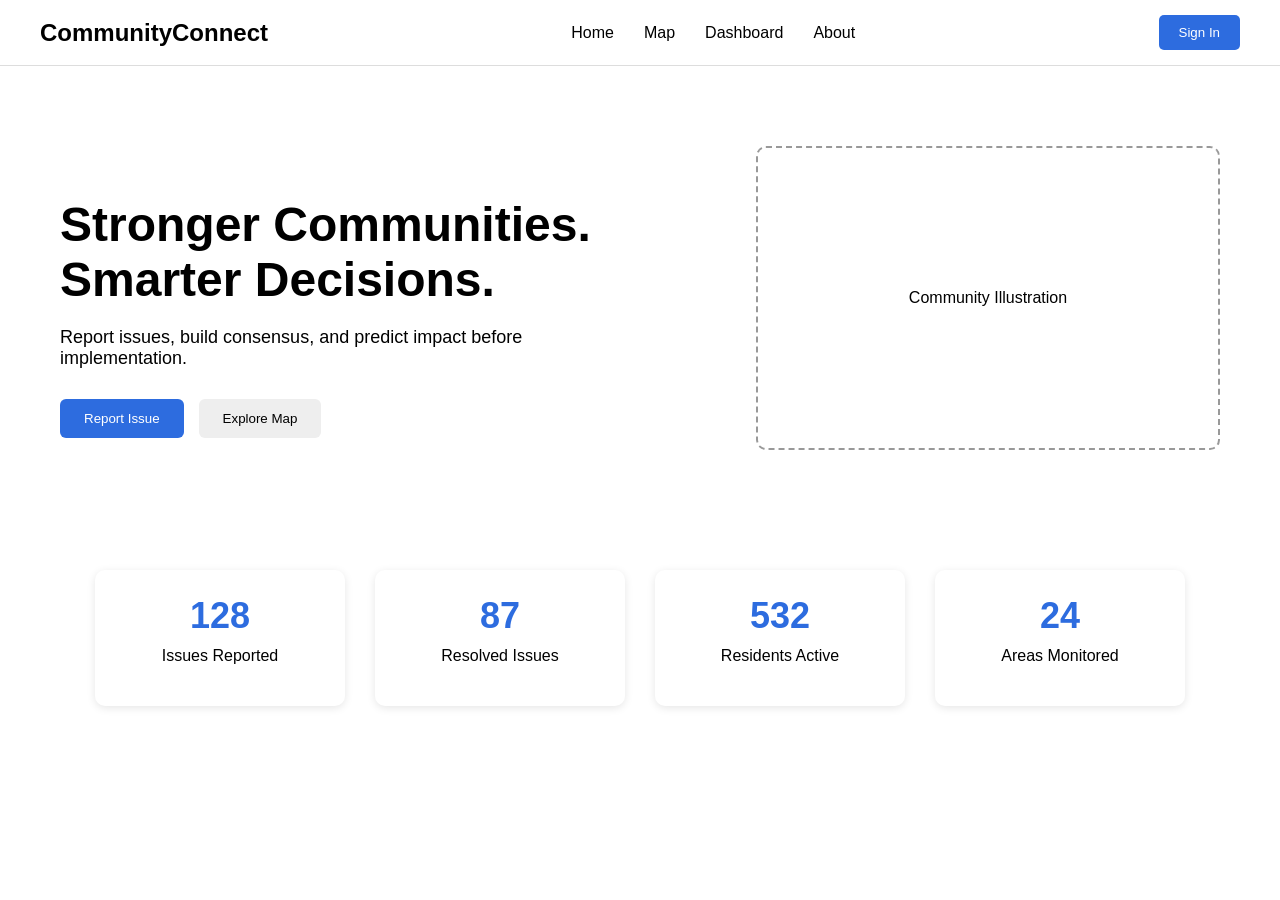
==== index.html @ 2ace1652 "Added statistics section" ====
<!DOCTYPE html>
<html lang="en">

<head>
    <meta charset="UTF-8">
    <meta name="viewport" content="width=device-width, initial-scale=1.0">
    <title>CommunityConnect</title>
    <link rel="stylesheet" href="style.css">
</head>

<body>

    <nav>
        <div class="logo">
            CommunityConnect
        </div>

        <ul class="nav-links">
            <li><a href="#">Home</a></li>
            <li><a href="#">Map</a></li>
            <li><a href="#">Dashboard</a></li>
            <li><a href="#">About</a></li>
        </ul>

        <button class="signin-btn">
            Sign In
        </button>
    </nav>
<section class="hero">

    <div class="hero-text">
        <h1>Stronger Communities.<br>Smarter Decisions.</h1>

        <p>
            Report issues, build consensus, and predict impact
            before implementation.
        </p>

        <div class="hero-buttons">
            <button class="report-btn">Report Issue</button>
            <button class="map-btn">Explore Map</button>
        </div>
    </div>

    <div class="hero-image">
        <div class="placeholder">
            Community Illustration
        </div>
    </div>

</section>
<section class="stats">

    <div class="stat-card">
        <h2>128</h2>
        <p>Issues Reported</p>
    </div>

    <div class="stat-card">
        <h2>87</h2>
        <p>Resolved Issues</p>
    </div>

    <div class="stat-card">
        <h2>532</h2>
        <p>Residents Active</p>
    </div>

    <div class="stat-card">
        <h2>24</h2>
        <p>Areas Monitored</p>
    </div>

</section>
    <script src="script.js"></script>

</body>

</html>
---- style.css ----
body {
    margin: 0;
    font-family: Arial, sans-serif;
}

nav {
    display: flex;
    justify-content: space-between;
    align-items: center;
    padding: 15px 40px;
    border-bottom: 1px solid #ddd;
}

.logo {
    font-size: 24px;
    font-weight: bold;
}

.nav-links {
    display: flex;
    list-style: none;
    gap: 30px;
    margin: 0;
    padding: 0;
}

.nav-links a {
    text-decoration: none;
    color: black;
}

.signin-btn {
    padding: 10px 20px;
    border: none;
    background-color: #2d6cdf;
    color: white;
    border-radius: 5px;
    cursor: pointer;
}
.hero {
    display: flex;
    justify-content: space-between;
    align-items: center;

    padding: 80px 60px;
}

.hero-text {
    width: 50%;
}

.hero-text h1 {
    font-size: 48px;
    margin-bottom: 20px;
}

.hero-text p {
    font-size: 18px;
    margin-bottom: 30px;
}

.hero-buttons {
    display: flex;
    gap: 15px;
}

.report-btn,
.map-btn {
    padding: 12px 24px;
    border: none;
    border-radius: 6px;
    cursor: pointer;
}

.report-btn {
    background-color: #2d6cdf;
    color: white;
}

.map-btn {
    background-color: #eeeeee;
}

.hero-image {
    width: 40%;
}

.placeholder {
    height: 300px;

    display: flex;
    justify-content: center;
    align-items: center;

    border: 2px dashed #999;
    border-radius: 10px;
}
.stats {
    display: flex;
    justify-content: center;
    gap: 30px;

    padding: 40px 60px;
}

.stat-card {
    width: 200px;

    text-align: center;

    padding: 25px;

    border-radius: 10px;

    box-shadow: 0 2px 8px rgba(0,0,0,0.1);
}

.stat-card h2 {
    margin: 0;
    color: #2d6cdf;
    font-size: 36px;
}

.stat-card p {
    margin-top: 10px;
}
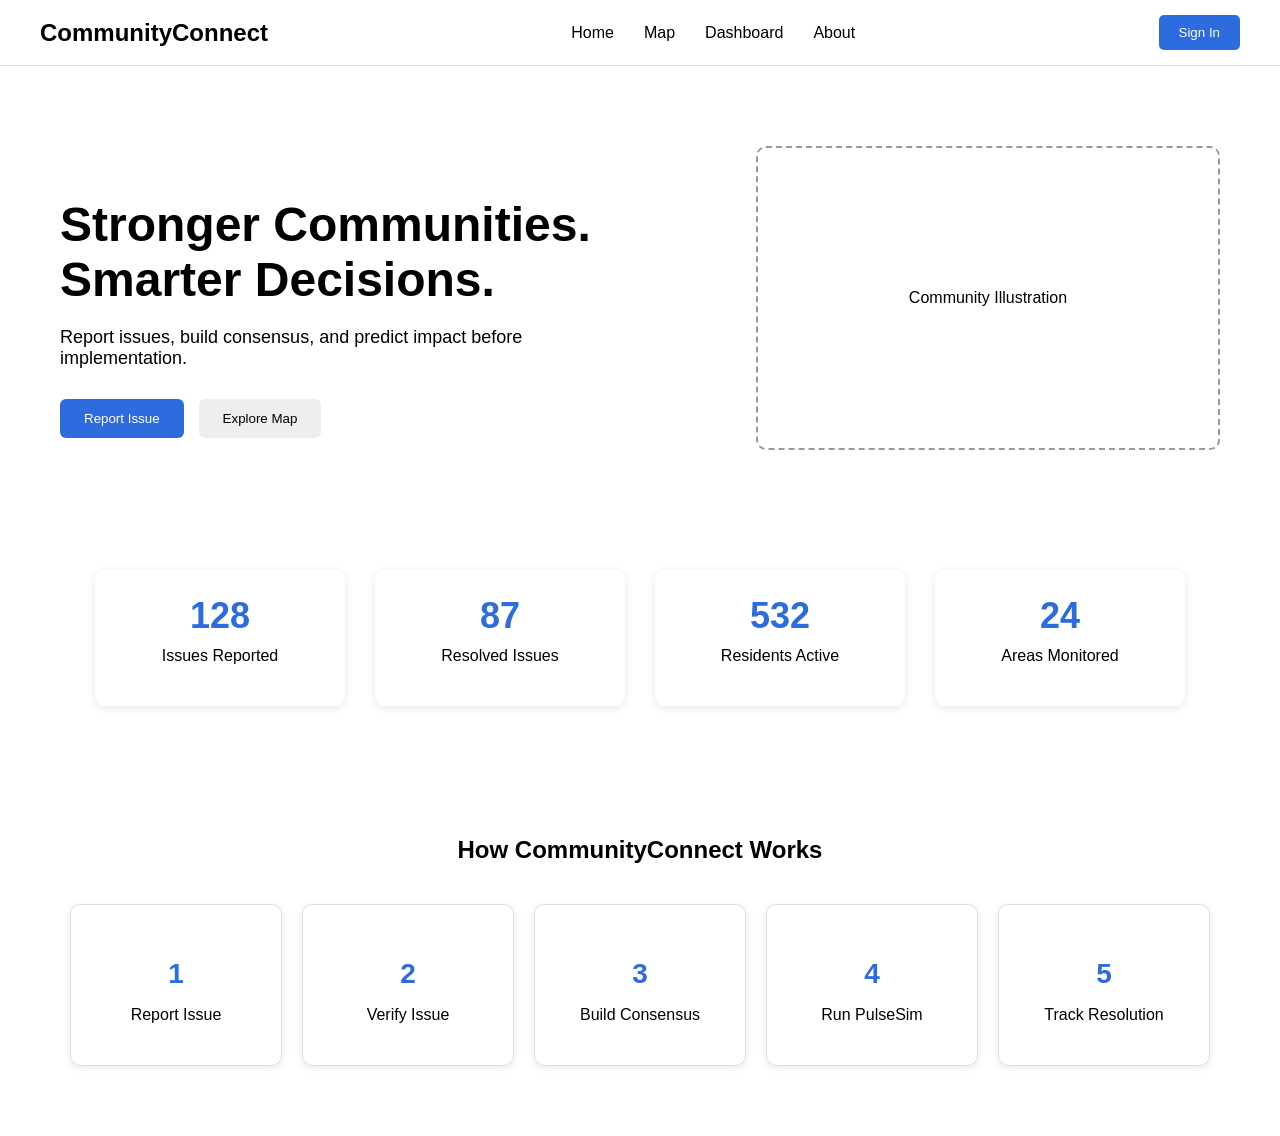
==== commit f62bf4aa: "Added how it works section" ====
--- a/index.html
+++ b/index.html
@@ -72,6 +72,40 @@
     </div>
 
 </section>
+<section class="how-it-works">
+
+    <h2>How CommunityConnect Works</h2>
+
+    <div class="steps">
+
+        <div class="step">
+            <h3>1</h3>
+            <p>Report Issue</p>
+        </div>
+
+        <div class="step">
+            <h3>2</h3>
+            <p>Verify Issue</p>
+        </div>
+
+        <div class="step">
+            <h3>3</h3>
+            <p>Build Consensus</p>
+        </div>
+
+        <div class="step">
+            <h3>4</h3>
+            <p>Run PulseSim</p>
+        </div>
+
+        <div class="step">
+            <h3>5</h3>
+            <p>Track Resolution</p>
+        </div>
+
+    </div>
+
+</section>
     <script src="script.js"></script>
 
 </body>
--- a/style.css
+++ b/style.css
@@ -123,4 +123,35 @@
 
 .stat-card p {
     margin-top: 10px;
+}
+.how-it-works {
+    text-align: center;
+    padding: 70px 40px;
+}
+
+.how-it-works h2 {
+    margin-bottom: 40px;
+}
+
+.steps {
+    display: flex;
+    justify-content: center;
+    gap: 20px;
+    flex-wrap: wrap;
+}
+
+.step {
+    width: 160px;
+    padding: 25px;
+
+    border: 1px solid #ddd;
+    border-radius: 10px;
+
+    box-shadow: 0 2px 8px rgba(0,0,0,0.08);
+}
+
+.step h3 {
+    color: #2d6cdf;
+    font-size: 28px;
+    margin-bottom: 10px;
 }
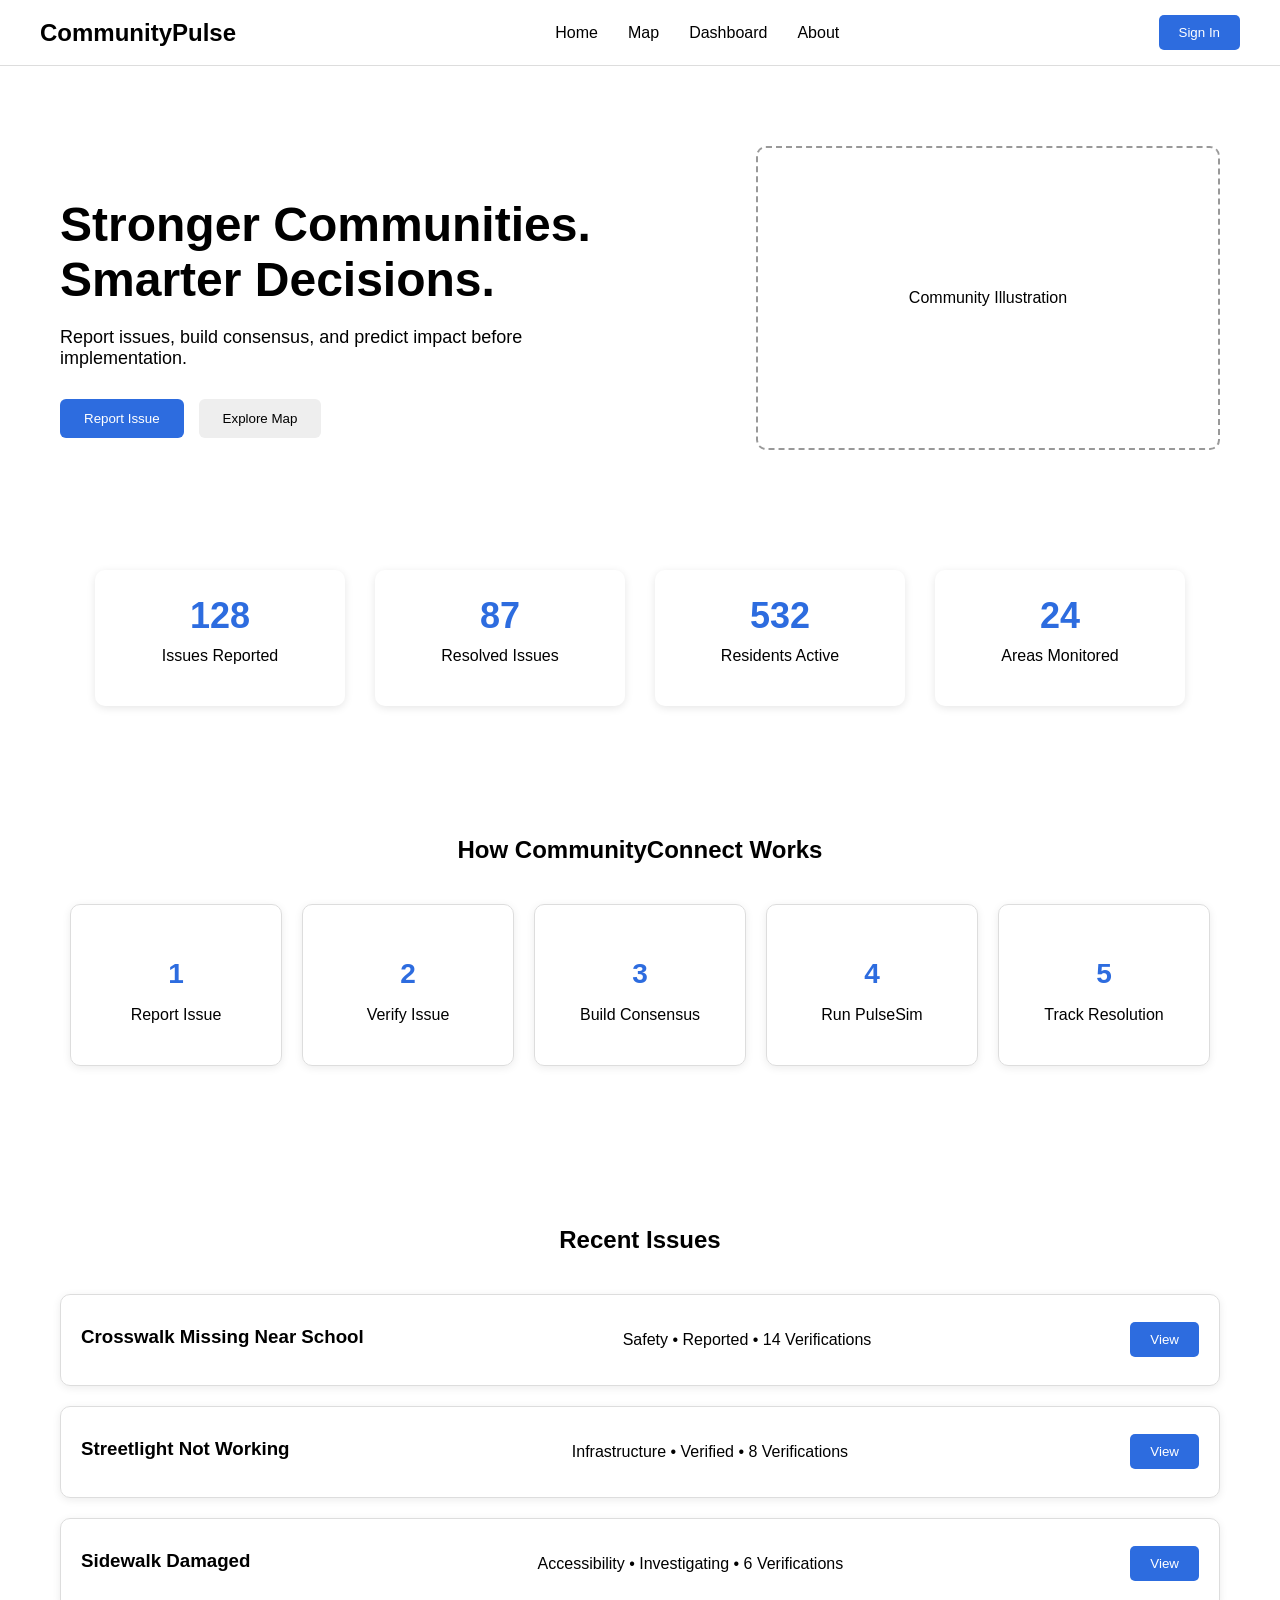
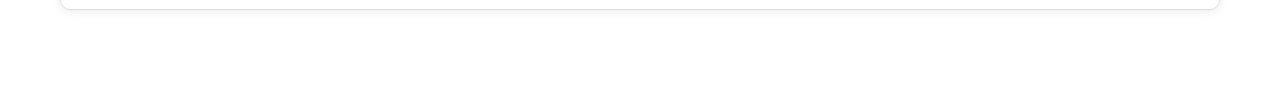
==== commit b1c03fff: "Renamed project to CommunityPulse" ====
--- a/index.html
+++ b/index.html
@@ -4,7 +4,7 @@
 <head>
     <meta charset="UTF-8">
     <meta name="viewport" content="width=device-width, initial-scale=1.0">
-    <title>CommunityConnect</title>
+    <title>CommunityPulse</title>
     <link rel="stylesheet" href="style.css">
 </head>
 
@@ -12,8 +12,8 @@
 
     <nav>
         <div class="logo">
-            CommunityConnect
-        </div>
+    CommunityPulse
+</div>
 
         <ul class="nav-links">
             <li><a href="#">Home</a></li>
@@ -106,6 +106,29 @@
     </div>
 
 </section>
+<section class="recent-issues">
+
+    <h2>Recent Issues</h2>
+
+    <div class="issue-card">
+        <h3>Crosswalk Missing Near School</h3>
+        <p>Safety • Reported • 14 Verifications</p>
+        <button>View</button>
+    </div>
+
+    <div class="issue-card">
+        <h3>Streetlight Not Working</h3>
+        <p>Infrastructure • Verified • 8 Verifications</p>
+        <button>View</button>
+    </div>
+
+    <div class="issue-card">
+        <h3>Sidewalk Damaged</h3>
+        <p>Accessibility • Investigating • 6 Verifications</p>
+        <button>View</button>
+    </div>
+
+</section>
     <script src="script.js"></script>
 
 </body>
--- a/style.css
+++ b/style.css
@@ -154,4 +154,40 @@
     color: #2d6cdf;
     font-size: 28px;
     margin-bottom: 10px;
+}
+.recent-issues {
+    padding: 70px 60px;
+}
+
+.recent-issues h2 {
+    text-align: center;
+    margin-bottom: 40px;
+}
+
+.issue-card {
+    display: flex;
+    justify-content: space-between;
+    align-items: center;
+
+    padding: 20px;
+    margin-bottom: 20px;
+
+    border-radius: 10px;
+    border: 1px solid #ddd;
+
+    box-shadow: 0 2px 8px rgba(0,0,0,0.08);
+}
+
+.issue-card h3 {
+    margin: 0 0 5px 0;
+}
+
+.issue-card button {
+    padding: 10px 20px;
+    border: none;
+    border-radius: 5px;
+
+    background-color: #2d6cdf;
+    color: white;
+    cursor: pointer;
 }
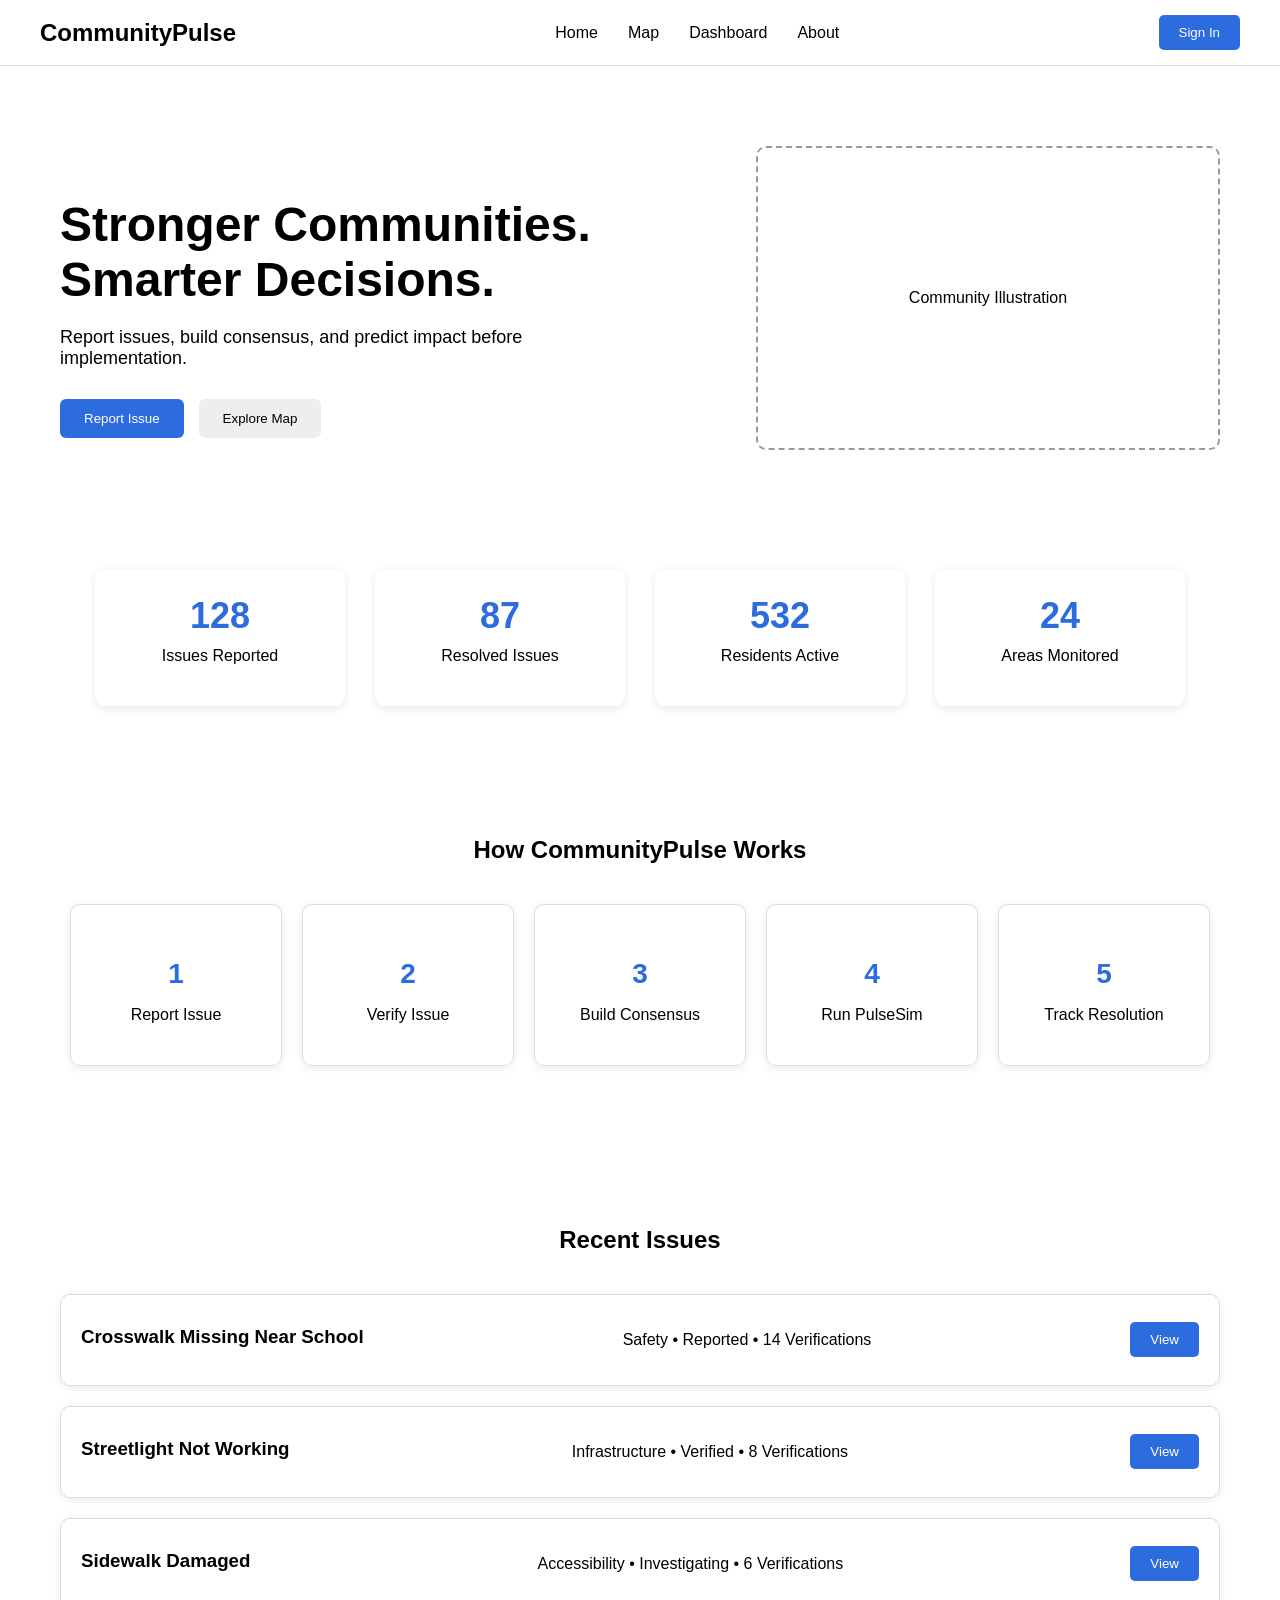
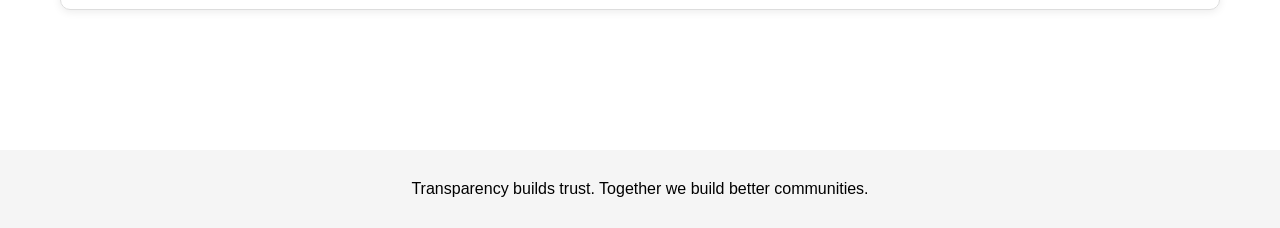
==== commit e2810138: "Completed homepage" ====
--- a/index.html
+++ b/index.html
@@ -74,7 +74,7 @@
 </section>
 <section class="how-it-works">
 
-    <h2>How CommunityConnect Works</h2>
+    <h2>How CommunityPulse Works</h2>
 
     <div class="steps">
 
@@ -129,6 +129,11 @@
     </div>
 
 </section>
+<footer class="footer">
+    <p>
+        Transparency builds trust. Together we build better communities.
+    </p>
+</footer>
     <script src="script.js"></script>
 
 </body>
--- a/style.css
+++ b/style.css
@@ -190,4 +190,15 @@
     background-color: #2d6cdf;
     color: white;
     cursor: pointer;
+}
+.footer {
+    text-align: center;
+    padding: 30px;
+
+    background-color: #f5f5f5;
+    margin-top: 50px;
+}
+
+.footer p {
+    margin: 0;
 }
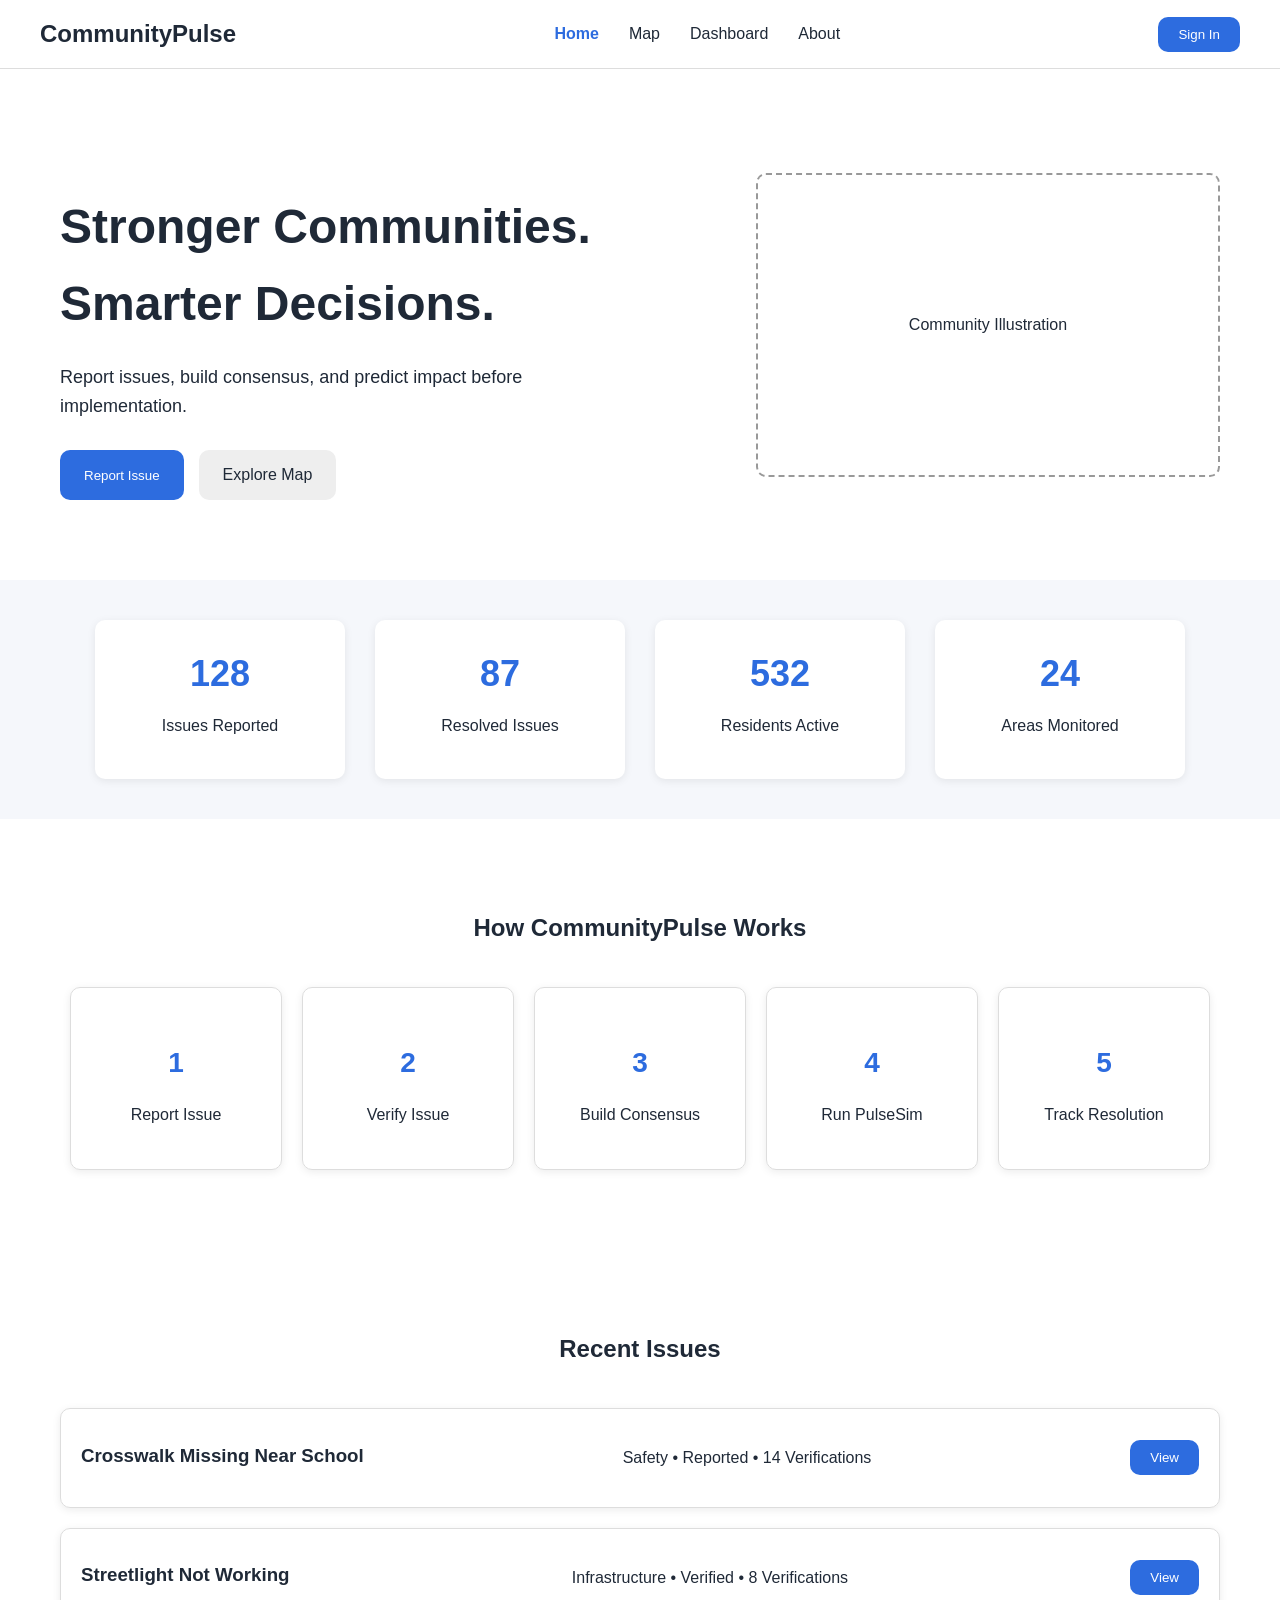
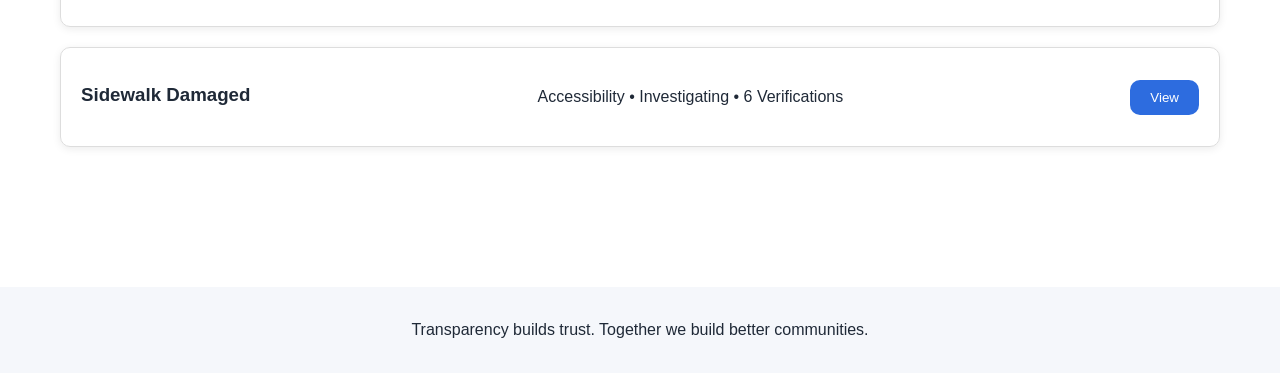
==== commit 1a12e0dd: "Complete interactive Map page with Leaflet integration" ====
--- a/index.html
+++ b/index.html
@@ -16,10 +16,10 @@
 </div>
 
         <ul class="nav-links">
-            <li><a href="#">Home</a></li>
-            <li><a href="#">Map</a></li>
-            <li><a href="#">Dashboard</a></li>
-            <li><a href="#">About</a></li>
+      <li><a href="index.html" class="active">Home</a></li>
+<li><a href="map.html">Map</a></li>
+<li><a href="dashboard.html">Dashboard</a></li>
+<li><a href="about.html">About</a></li>
         </ul>
 
         <button class="signin-btn">
@@ -36,10 +36,13 @@
             before implementation.
         </p>
 
-        <div class="hero-buttons">
-            <button class="report-btn">Report Issue</button>
-            <button class="map-btn">Explore Map</button>
-        </div>
+<div class="hero-buttons">
+    <button class="report-btn">Report Issue</button>
+
+    <a href="map.html" class="map-btn">
+        Explore Map
+    </a>
+</div>
     </div>
 
     <div class="hero-image">
--- a/style.css
+++ b/style.css
@@ -1,6 +1,21 @@
+:root {
+    --primary-color: #2d6cdf;
+    --primary-hover: #1f57bb;
+    --background: #ffffff;
+    --section-bg: #f5f7fb;
+    --card-bg: #ffffff;
+    --text-dark: #1f2937;
+    --text-light: #6b7280;
+    --border: #dddddd;
+    --shadow: 0 2px 8px rgba(0,0,0,0.08);
+    --radius: 10px;
+}
 body {
     margin: 0;
     font-family: Arial, sans-serif;
+    background: var(--background);
+    color: var(--text-dark);
+    line-height: 1.6;
 }
 
 nav {
@@ -8,7 +23,11 @@
     justify-content: space-between;
     align-items: center;
     padding: 15px 40px;
-    border-bottom: 1px solid #ddd;
+    border-bottom: 1px solid var(--border);
+    background: white;
+    position: sticky;
+    top: 0;
+    z-index: 1000;
 }
 
 .logo {
@@ -26,22 +45,38 @@
 
 .nav-links a {
     text-decoration: none;
-    color: black;
+    color: var(--text-dark);
+    font-weight: 500;
+    transition: 0.3s;
+}
+
+.nav-links a:hover {
+    color: var(--primary-color);
+}
+
+.nav-links a.active {
+    color: var(--primary-color);
+    font-weight: bold;
 }
 
 .signin-btn {
     padding: 10px 20px;
     border: none;
-    background-color: #2d6cdf;
-    color: white;
-    border-radius: 5px;
-    cursor: pointer;
+    background-color: var(--primary-color);
+    color: white;
+    border-radius: var(--radius);
+    cursor: pointer;
+    transition: 0.3s;
+}
+
+.signin-btn:hover {
+    background: var(--primary-hover);
 }
 .hero {
     display: flex;
     justify-content: space-between;
     align-items: center;
-
+    gap: 50px;
     padding: 80px 60px;
 }
 
@@ -66,19 +101,33 @@
 
 .report-btn,
 .map-btn {
+    display: inline-block;
     padding: 12px 24px;
     border: none;
-    border-radius: 6px;
-    cursor: pointer;
+    border-radius: var(--radius);
+    cursor: pointer;
+    text-decoration: none;
+    text-align: center;
 }
 
 .report-btn {
-    background-color: #2d6cdf;
-    color: white;
+    background-color: var(--primary-color);
+    color: white;
+    transition: 0.3s;
+}
+
+.report-btn:hover {
+    background: var(--primary-hover);
 }
 
 .map-btn {
     background-color: #eeeeee;
+    color: var(--text-dark);
+    transition: 0.3s;
+}
+
+.map-btn:hover {
+    background-color: #dddddd;
 }
 
 .hero-image {
@@ -93,7 +142,7 @@
     align-items: center;
 
     border: 2px dashed #999;
-    border-radius: 10px;
+    border-radius: var(--radius);
 }
 .stats {
     display: flex;
@@ -101,23 +150,25 @@
     gap: 30px;
 
     padding: 40px 60px;
+
+    background: var(--section-bg);
 }
 
 .stat-card {
     width: 200px;
-
-    text-align: center;
-
+    text-align: center;
     padding: 25px;
 
-    border-radius: 10px;
-
-    box-shadow: 0 2px 8px rgba(0,0,0,0.1);
+    background: var(--card-bg);
+
+    border-radius: var(--radius);
+
+    box-shadow: var(--shadow);
 }
 
 .stat-card h2 {
     margin: 0;
-    color: #2d6cdf;
+    color: var(--primary-color);
     font-size: 36px;
 }
 
@@ -144,14 +195,14 @@
     width: 160px;
     padding: 25px;
 
-    border: 1px solid #ddd;
-    border-radius: 10px;
-
-    box-shadow: 0 2px 8px rgba(0,0,0,0.08);
+   border: 1px solid var(--border);
+   border-radius: var(--radius);
+
+   box-shadow: var(--shadow);
 }
 
 .step h3 {
-    color: #2d6cdf;
+   color: var(--primary-color);
     font-size: 28px;
     margin-bottom: 10px;
 }
@@ -172,10 +223,14 @@
     padding: 20px;
     margin-bottom: 20px;
 
-    border-radius: 10px;
-    border: 1px solid #ddd;
-
-    box-shadow: 0 2px 8px rgba(0,0,0,0.08);
+   border-radius: var(--radius);
+   border: 1px solid var(--border);
+
+    box-shadow: var(--shadow);
+    transition: 0.3s;
+}
+.issue-card:hover {
+    transform: translateY(-3px);
 }
 
 .issue-card h3 {
@@ -185,20 +240,231 @@
 .issue-card button {
     padding: 10px 20px;
     border: none;
-    border-radius: 5px;
-
-    background-color: #2d6cdf;
-    color: white;
-    cursor: pointer;
+    border-radius: var(--radius);
+    background-color: var(--primary-color);
+    color: white;
+    cursor: pointer;
+    transition: 0.3s;
+}
+
+.issue-card button:hover {
+    background: var(--primary-hover);
 }
 .footer {
     text-align: center;
     padding: 30px;
 
-    background-color: #f5f5f5;
+   background: var(--section-bg);
     margin-top: 50px;
 }
 
 .footer p {
     margin: 0;
+}
+/* ==========================================
+   MAP PAGE
+========================================== */
+
+.map-header {
+    text-align: center;
+    padding: 60px;
+}
+
+.map-header h1 {
+    font-size: 42px;
+    margin-bottom: 10px;
+}
+
+.map-header p {
+    max-width: 700px;
+    margin: auto;
+    color: var(--text-light);
+}
+
+.map-layout {
+    display: flex;
+    gap: 30px;
+    padding: 40px 60px;
+}
+
+/* LEFT PANEL */
+
+.filters {
+    width: 280px;
+    background: var(--card-bg);
+    padding: 25px;
+    border-radius: var(--radius);
+    box-shadow: var(--shadow);
+}
+
+.filters h2 {
+    margin-top: 0;
+}
+
+.filters h3 {
+    margin-top: 25px;
+    margin-bottom: 10px;
+}
+
+.filters label {
+    display: block;
+    margin: 10px 0;
+}
+
+.filters input[type="text"] {
+    width: 100%;
+    padding: 10px;
+    margin-top: 8px;
+    border: 1px solid var(--border);
+    border-radius: var(--radius);
+    box-sizing: border-box;
+}
+
+.apply-btn {
+    width: 100%;
+    margin-top: 25px;
+    padding: 12px;
+    border: none;
+    border-radius: var(--radius);
+    background: var(--primary-color);
+    color: white;
+    cursor: pointer;
+    transition: 0.3s;
+}
+
+.apply-btn:hover {
+    background: var(--primary-hover);
+}
+
+/* RIGHT PANEL */
+
+.map-area {
+    flex: 1;
+}
+
+#map {
+    height: 700px;
+    width: 100%;
+    border-radius: var(--radius);
+    overflow: hidden;
+    box-shadow: var(--shadow);
+}
+
+
+.pin:hover{
+
+    transform:scale(1.4);
+
+}
+
+.safety{
+
+    background:#ef4444;
+
+    top:130px;
+
+    left:310px;
+
+}
+
+.infrastructure{
+
+    background:#3b82f6;
+
+    top:320px;
+
+    left:620px;
+
+}
+
+.environment{
+
+    background:#22c55e;
+
+    top:60px;
+
+    right:100px;
+
+}
+
+.accessibility{
+
+    background:#8b5cf6;
+
+    bottom:120px;
+
+    right:180px;
+
+}
+
+/* ISSUE CARD */
+
+.issue-preview {
+    margin: 40px 60px;
+    padding: 25px;
+
+    background: var(--card-bg);
+
+    border-radius: var(--radius);
+
+    box-shadow: var(--shadow);
+}
+
+.issue-preview h2 {
+    margin-top: 0;
+}
+
+.issue-preview button {
+    margin-top: 20px;
+    padding: 12px 24px;
+
+    border: none;
+
+    border-radius: var(--radius);
+
+    background: var(--primary-color);
+
+    color: white;
+
+    cursor: pointer;
+
+    transition: 0.3s;
+}
+
+.issue-preview button:hover {
+    background: var(--primary-hover);
+}
+
+/* FLOATING BUTTON */
+
+.floating-report {
+    position: fixed;
+
+    bottom: 30px;
+    right: 30px;
+
+    padding: 15px 24px;
+
+    border: none;
+
+    border-radius: 50px;
+
+    background: var(--primary-color);
+
+    color: white;
+
+    cursor: pointer;
+
+    box-shadow: var(--shadow);
+
+    transition: 0.3s;
+}
+
+.floating-report:hover {
+    background: var(--primary-hover);
+}
+.container {
+    width: 90%;
+    max-width: 1200px;
+    margin: auto;
 }
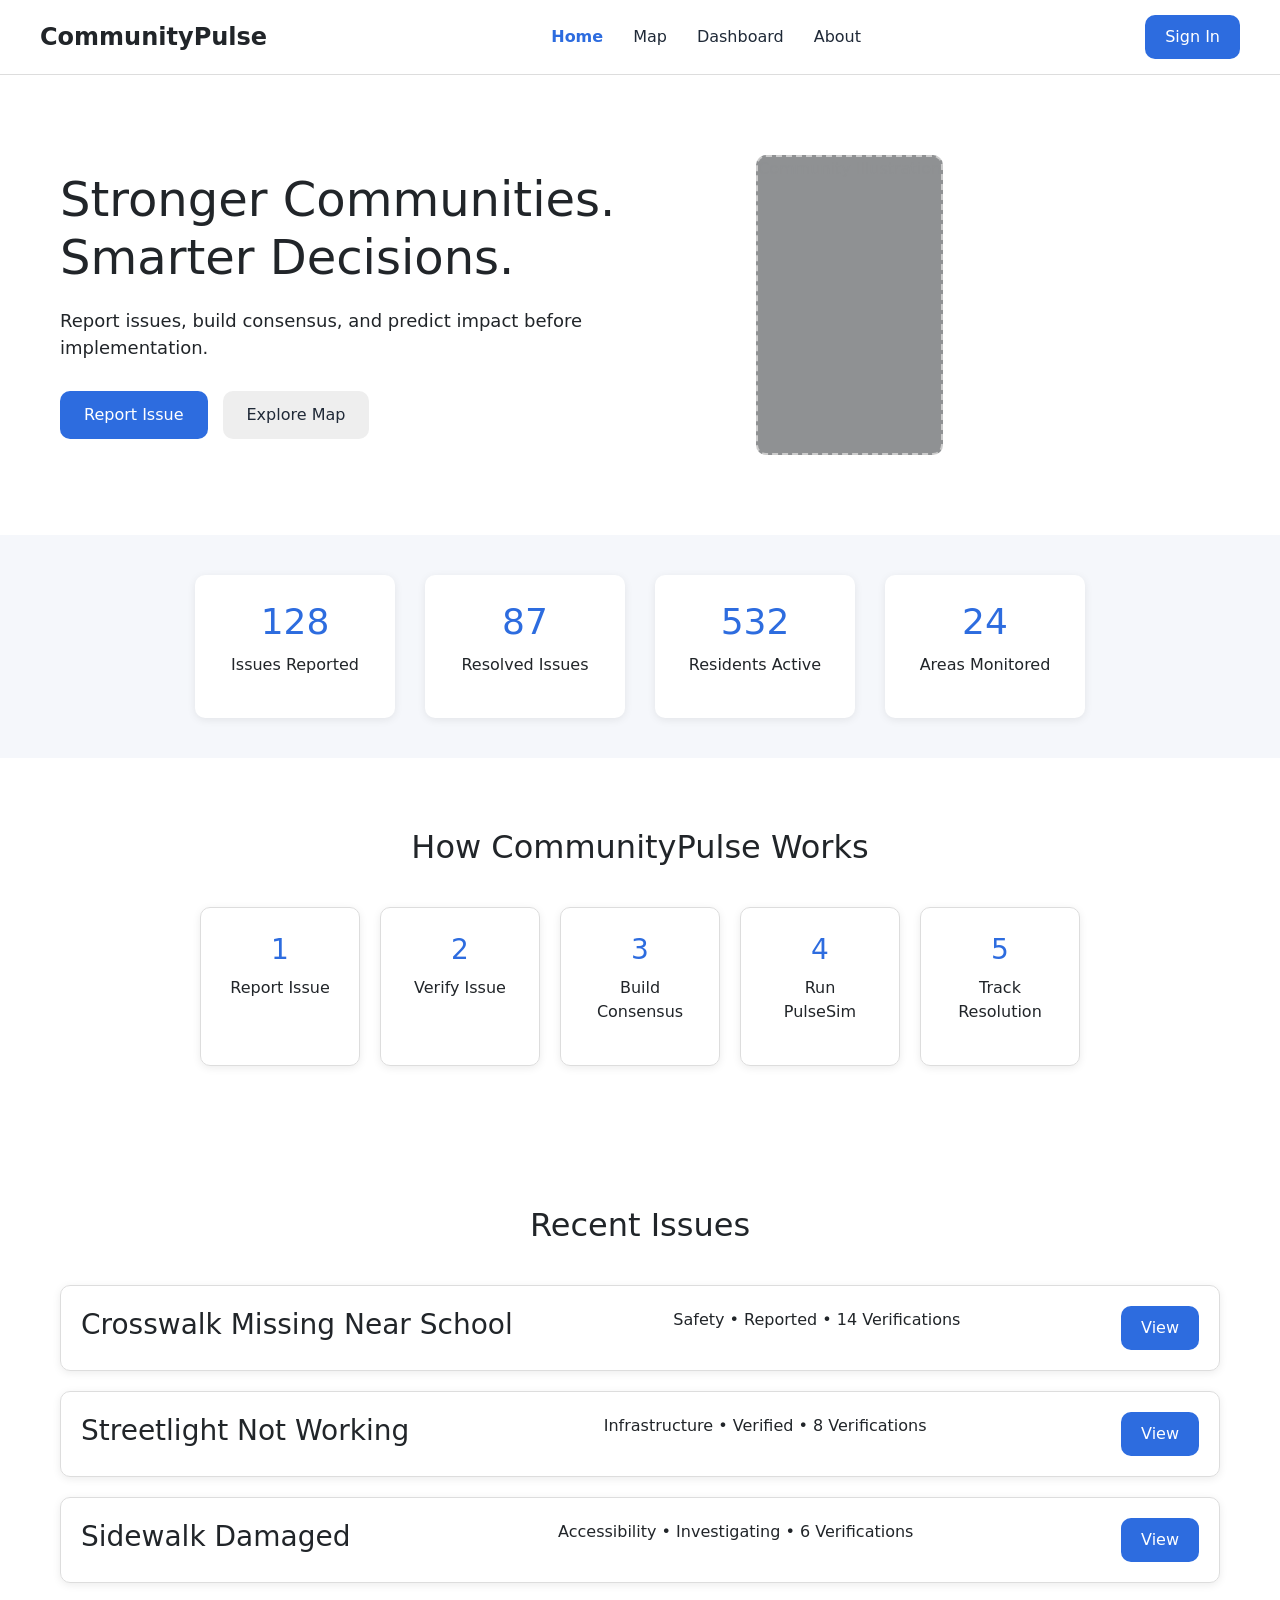
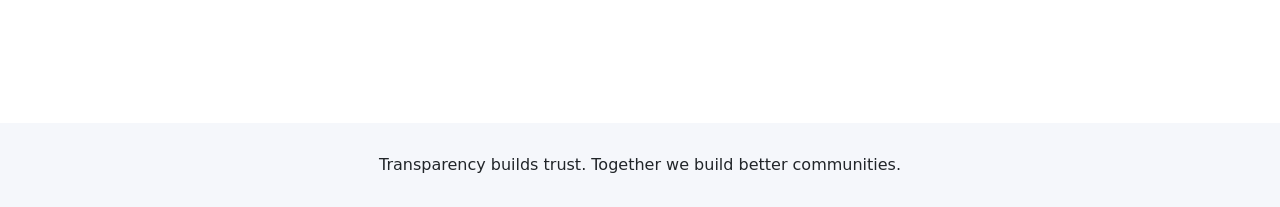
==== commit fe012cae: "Add report issue form with localStorage support" ====
--- a/index.html
+++ b/index.html
@@ -5,7 +5,8 @@
     <meta charset="UTF-8">
     <meta name="viewport" content="width=device-width, initial-scale=1.0">
     <title>CommunityPulse</title>
-    <link rel="stylesheet" href="style.css">
+    <link rel="stylesheet" href="css/style.css">
+    <link href="https://cdn.jsdelivr.net/npm/bootstrap@5.3.8/dist/css/bootstrap.min.css" rel="stylesheet">
 </head>
 
 <body>
@@ -15,12 +16,12 @@
     CommunityPulse
 </div>
 
-        <ul class="nav-links">
-      <li><a href="index.html" class="active">Home</a></li>
-<li><a href="map.html">Map</a></li>
-<li><a href="dashboard.html">Dashboard</a></li>
-<li><a href="about.html">About</a></li>
-        </ul>
+    <ul class="nav-links">
+    <li><a href="index.html" class="active">Home</a></li>
+    <li><a href="map.html">Map</a></li>
+    <li><a href="dashboard.html">Dashboard</a></li>
+    <li><a href="about.html">About</a></li>
+</ul>
 
         <button class="signin-btn">
             Sign In
@@ -133,12 +134,16 @@
 
 </section>
 <footer class="footer">
+
     <p>
+
         Transparency builds trust. Together we build better communities.
+
     </p>
+
 </footer>
-    <script src="script.js"></script>
-
+    <script src="js/script.js"></script>
+<script src="https://cdn.jsdelivr.net/npm/bootstrap@5.3.8/dist/js/bootstrap.bundle.min.js"></script>
 </body>
 
 </html>
--- a/css/style.css
+++ b/css/style.css
@@ -0,0 +1,838 @@
+:root {
+    --primary-color: #2d6cdf;
+    --primary-hover: #1f57bb;
+    --background: #ffffff;
+    --section-bg: #f5f7fb;
+    --card-bg: #ffffff;
+    --text-dark: #1f2937;
+    --text-light: #6b7280;
+    --border: #dddddd;
+    --shadow: 0 2px 8px rgba(0,0,0,0.08);
+    --radius: 10px;
+}
+body {
+    margin: 0;
+    font-family: Arial, sans-serif;
+    background: var(--background);
+    color: var(--text-dark);
+    line-height: 1.6;
+}
+
+nav {
+    display: flex;
+    justify-content: space-between;
+    align-items: center;
+    padding: 15px 40px;
+    border-bottom: 1px solid var(--border);
+    background: var(--card-bg);
+    position: sticky;
+    top: 0;
+    z-index: 1000;
+}
+
+.logo {
+    font-size: 24px;
+    font-weight: bold;
+}
+
+.nav-links {
+    display: flex;
+    list-style: none;
+    gap: 30px;
+    margin: 0;
+    padding: 0;
+}
+
+.nav-links a {
+    text-decoration: none;
+    color: var(--text-dark);
+    font-weight: 500;
+    transition: 0.3s;
+}
+
+.nav-links a:hover {
+    color: var(--primary-color);
+}
+
+.nav-links a.active {
+    color: var(--primary-color);
+    font-weight: bold;
+}
+
+.signin-btn {
+    padding: 10px 20px;
+    border: none;
+    background-color: var(--primary-color);
+    color: white;
+    border-radius: var(--radius);
+    cursor: pointer;
+    transition: 0.3s;
+}
+
+.signin-btn:hover {
+    background: var(--primary-hover);
+}
+.hero {
+    display: flex;
+    justify-content: space-between;
+    align-items: center;
+    gap: 50px;
+    padding: 80px 60px;
+}
+
+.hero-text {
+    width: 50%;
+}
+
+.hero-text h1 {
+    font-size: 48px;
+    margin-bottom: 20px;
+}
+
+.hero-text p {
+    font-size: 18px;
+    margin-bottom: 30px;
+}
+
+.hero-buttons {
+    display: flex;
+    gap: 15px;
+}
+
+.report-btn,
+.map-btn {
+    display: inline-block;
+    padding: 12px 24px;
+    border: none;
+    border-radius: var(--radius);
+    cursor: pointer;
+    text-decoration: none;
+    text-align: center;
+}
+
+.report-btn {
+    background-color: var(--primary-color);
+    color: white;
+    transition: 0.3s;
+}
+
+.report-btn:hover {
+    background: var(--primary-hover);
+}
+
+.map-btn {
+    background-color: #eeeeee;
+    color: var(--text-dark);
+    transition: 0.3s;
+}
+
+.map-btn:hover {
+    background-color: #dddddd;
+}
+
+.hero-image {
+    width: 40%;
+}
+
+.placeholder {
+    height: 300px;
+
+    display: flex;
+    justify-content: center;
+    align-items: center;
+
+    border: 2px dashed #999;
+    border-radius: var(--radius);
+}
+.stats {
+    display: flex;
+    justify-content: center;
+    gap: 30px;
+
+    padding: 40px 60px;
+
+    background: var(--section-bg);
+}
+
+.stat-card {
+    width: 200px;
+    text-align: center;
+    padding: 25px;
+
+    background: var(--card-bg);
+
+    border-radius: var(--radius);
+
+    box-shadow: var(--shadow);
+}
+
+.stat-card h2 {
+    margin: 0;
+    color: var(--primary-color);
+    font-size: 36px;
+}
+
+.stat-card p {
+    margin-top: 10px;
+}
+.how-it-works {
+    text-align: center;
+    padding: 70px 60px;
+}
+
+.how-it-works h2 {
+    margin-bottom: 40px;
+}
+
+.steps {
+    display: flex;
+    justify-content: center;
+    gap: 20px;
+    flex-wrap: wrap;
+}
+
+.step {
+    width: 160px;
+    padding: 25px;
+
+   border: 1px solid var(--border);
+   border-radius: var(--radius);
+
+   box-shadow: var(--shadow);
+}
+
+.step h3 {
+   color: var(--primary-color);
+    font-size: 28px;
+    margin-bottom: 10px;
+}
+.recent-issues {
+    padding: 70px 60px;
+}
+
+.recent-issues h2 {
+    text-align: center;
+    margin-bottom: 40px;
+}
+
+.issue-card {
+    display: flex;
+    justify-content: space-between;
+    align-items: center;
+
+    padding: 20px;
+    margin-bottom: 20px;
+
+   border-radius: var(--radius);
+   border: 1px solid var(--border);
+
+    box-shadow: var(--shadow);
+    transition: 0.3s;
+}
+.issue-card:hover {
+    transform: translateY(-3px);
+}
+
+.issue-card h3 {
+    margin: 0 0 5px 0;
+}
+
+.issue-card button {
+    padding: 10px 20px;
+    border: none;
+    border-radius: var(--radius);
+    background-color: var(--primary-color);
+    color: white;
+    cursor: pointer;
+    transition: 0.3s;
+}
+
+.issue-card button:hover {
+    background: var(--primary-hover);
+}
+.footer {
+    text-align: center;
+    padding: 30px;
+
+   background: var(--section-bg);
+    margin-top: 50px;
+}
+
+.footer p {
+    margin: 0;
+}
+/* ==========================================
+   MAP PAGE
+========================================== */
+
+.map-header {
+    text-align: center;
+    padding: 60px;
+}
+
+.map-header h1 {
+    font-size: 42px;
+    margin-bottom: 10px;
+}
+
+.map-header p {
+    max-width: 700px;
+    margin: auto;
+    color: var(--text-light);
+}
+
+.map-layout {
+    display: flex;
+    gap: 30px;
+    padding:0 60px 60px;
+}
+
+/* LEFT PANEL */
+
+.filters {
+    width: 280px;
+    background: var(--card-bg);
+    padding: 25px;
+    border-radius: var(--radius);
+    box-shadow: var(--shadow);
+}
+
+.filters h2 {
+    margin-top: 0;
+}
+
+.filters h3 {
+    margin-top: 25px;
+    margin-bottom: 10px;
+}
+
+.filters label {
+    display: block;
+    margin: 10px 0;
+}
+
+.filters input[type="text"] {
+    width: 100%;
+    padding: 10px;
+    margin-top: 8px;
+    border: 1px solid var(--border);
+    border-radius: var(--radius);
+    box-sizing: border-box;
+}
+
+.apply-btn {
+    width: 100%;
+    margin-top: 25px;
+    padding: 12px;
+    border: none;
+    border-radius: var(--radius);
+    background: var(--primary-color);
+    color: white;
+    cursor: pointer;
+    transition: 0.3s;
+}
+
+.apply-btn:hover {
+    background: var(--primary-hover);
+}
+
+/* RIGHT PANEL */
+
+.map-area {
+    flex: 1;
+}
+
+#map {
+    height: 700px;
+    width: 100%;
+    border-radius: var(--radius);
+    overflow: hidden;
+    box-shadow: var(--shadow);
+}
+
+
+.pin:hover{
+
+    transform:scale(1.4);
+
+}
+
+.safety{
+
+    background:#ef4444;
+
+    top:130px;
+
+    left:310px;
+
+}
+
+.infrastructure{
+
+    background:#3b82f6;
+
+    top:320px;
+
+    left:620px;
+
+}
+
+.environment{
+
+    background:#22c55e;
+
+    top:60px;
+
+    right:100px;
+
+}
+
+.accessibility{
+
+    background:#8b5cf6;
+
+    bottom:120px;
+
+    right:180px;
+
+}
+
+/* ISSUE CARD */
+
+.issue-preview {
+    margin:0 60px 60px;
+    padding: 25px;
+
+    background: var(--card-bg);
+
+    border-radius: var(--radius);
+
+    box-shadow: var(--shadow);
+}
+
+.issue-preview h2 {
+    margin-top: 0;
+}
+
+.issue-preview button {
+    margin-top: 20px;
+    padding: 12px 24px;
+
+    border: none;
+
+    border-radius: var(--radius);
+
+    background: var(--primary-color);
+
+    color: white;
+
+    cursor: pointer;
+
+    transition: 0.3s;
+}
+
+.issue-preview button:hover {
+    background: var(--primary-hover);
+}
+
+/* FLOATING BUTTON */
+
+.floating-report{
+    position: fixed;
+
+    bottom: 30px;
+    right: 30px;
+
+    padding: 15px 25px;
+
+    background: var(--primary-color);
+    color: white;
+
+    border: none;
+    border-radius: 50px;
+
+    cursor: pointer;
+
+    box-shadow: var(--shadow);
+
+    z-index: 2000;
+}
+
+.floating-report:hover {
+    background: var(--primary-hover);
+}
+.container {
+    width: 90%;
+    max-width: 1200px;
+    margin: auto;
+}
+/* ===== Issue Details Page ===== */
+
+.breadcrumb {
+    padding: 20px 60px 10px;
+    font-size: 15px;
+}
+
+.breadcrumb a {
+    color: var(--primary-color);
+    text-decoration: none;
+}
+
+.breadcrumb a:hover {
+    text-decoration: underline;
+}
+.issue-header {
+    padding: 20px 60px 50px;
+}
+
+.issue-header h1 {
+    font-size: 42px;
+    margin-bottom: 10px;
+}
+
+.issue-header p {
+    font-size: 18px;
+    color: var(--text-light);
+}
+.issue-overview {
+    display: flex;
+    gap: 30px;
+    padding: 0 60px 60px;
+    align-items: stretch;
+}
+
+.issue-photo,
+.issue-summary {
+    background: var(--card-bg);
+    border-radius: var(--radius);
+    box-shadow: var(--shadow);
+    padding: 25px;
+}
+
+.issue-photo {
+    flex: 1;
+}
+
+.issue-photo .placeholder {
+    height: 280px;
+    border: 2px dashed var(--border);
+    border-radius: var(--radius);
+    display: flex;
+    justify-content: center;
+    align-items: center;
+    font-size: 22px;
+    color: var(--text-light);
+}
+
+.issue-summary {
+    flex: 1;
+}
+
+.issue-summary h2 {
+    margin-top: 0;
+    color: var(--primary-color);
+}
+
+.issue-summary p {
+    margin: 12px 0;
+}
+.priority-card{
+    margin: 0 60px 60px;
+    padding: 30px;
+    background: var(--card-bg);
+    border-radius: var(--radius);
+    box-shadow: var(--shadow);
+}
+
+.priority-card h2{
+    margin-top:0;
+    color: var(--primary-color);
+}
+
+.priority-score{
+    text-align:center;
+    margin:0 60px 60px;
+}
+
+.priority-score h1{
+    font-size:64px;
+    margin:0;
+    color:#d62828;
+}
+
+.priority-label{
+    display:inline-block;
+    margin-top:10px;
+    padding:8px 18px;
+    background:#ffe5e5;
+    color:#d62828;
+    border-radius:30px;
+    font-weight:bold;
+}
+
+.priority-breakdown p{
+    margin:12px 0;
+    font-size:17px;
+}
+.issue-description{
+    margin:0 60px 60px;
+    padding:30px;
+    background:var(--card-bg);
+    border-radius:var(--radius);
+    box-shadow:var(--shadow);
+}
+
+.issue-description h2{
+    margin-top:0;
+    color:var(--primary-color);
+}
+
+.issue-description p{
+    font-size:17px;
+    line-height:1.8;
+    color:var(--text-dark);
+}
+/* ===== Status Timeline ===== */
+
+.status-timeline{
+    margin:0 60px 60px;
+    padding:30px;
+    background:var(--card-bg);
+    border-radius:var(--radius);
+    box-shadow:var(--shadow);
+}
+
+.status-timeline h2{
+    margin-top:0;
+    color:var(--primary-color);
+}
+
+.timeline{
+    display:flex;
+    justify-content:space-between;
+    align-items:center;
+    margin-top:40px;
+}
+
+.timeline-step{
+    flex:1;
+    text-align:center;
+    position:relative;
+}
+
+.timeline-step:not(:last-child)::after{
+    content:"";
+    position:absolute;
+    top:15px;
+    left:55%;
+    width:90%;
+    height:4px;
+    background:#d9d9d9;
+    z-index:0;
+}
+
+.circle{
+    width:30px;
+    height:30px;
+    border-radius:50%;
+    background:#d9d9d9;
+    margin:0 auto 12px;
+    position:relative;
+    z-index:1;
+}
+
+.timeline-step.active .circle{
+    background:var(--primary-color);
+}
+
+.timeline-step p{
+    margin:0;
+    font-weight:500;
+}
+/* ===== Community Comments ===== */
+
+.comments-section{
+    margin:0 60px 60px;
+    padding:30px;
+    background:var(--card-bg);
+    border-radius:var(--radius);
+    box-shadow:var(--shadow);
+}
+
+.comments-section h2{
+    margin-top:0;
+    color:var(--primary-color);
+}
+
+.comment-card{
+    padding:18px;
+    margin:20px 0;
+    border-left:5px solid var(--primary-color);
+    background:var(--section-bg);
+    border-radius:8px;
+}
+
+.comment-card p{
+    margin:0 0 10px;
+    font-size:16px;
+}
+
+.comment-card span{
+    color:var(--text-light);
+    font-size:14px;
+}
+/* ===== Proposed Solutions ===== */
+
+.solutions-section{
+    margin:0 60px 60px;
+    padding:30px;
+    background:var(--card-bg);
+    border-radius:var(--radius);
+    box-shadow:var(--shadow);
+}
+
+.solutions-section h2{
+    margin-top:0;
+    color:var(--primary-color);
+}
+
+.solution-option{
+    display:flex;
+    align-items:center;
+    gap:12px;
+    padding:15px;
+    margin:15px 0;
+    background:var(--section-bg);
+    border-radius:8px;
+    transition:0.3s;
+}
+
+.solution-option:hover{
+    background:#e9f1ff;
+}
+
+.solution-option label{
+    cursor:pointer;
+    font-size:16px;
+}
+/* ===== Consistent Section Cards ===== */
+
+.issue-overview,
+.priority-score,
+.description,
+.status-timeline,
+.comments-section,
+.solutions-section,
+.next-step{
+    background:var(--card-bg);
+    border-radius:var(--radius);
+    box-shadow:var(--shadow);
+    padding:30px;
+}
+/* ===== Continue to Consensus ===== */
+
+.next-step{
+    margin:0 60px 60px;
+    padding:40px;
+    text-align:center;
+
+    background:var(--card-bg);
+    border-radius:var(--radius);
+    box-shadow:var(--shadow);
+}
+
+.next-step h2{
+    margin-top:0;
+    color:var(--primary-color);
+}
+
+.next-step p{
+    color:var(--text-light);
+    margin-bottom:25px;
+}
+/* =========================
+   Next Step Section
+========================= */
+
+.next-step {
+    padding: 60px 20px;
+    text-align: center;
+    background: var(--section-bg);
+}
+
+.next-step h2 {
+    margin-bottom: 15px;
+}
+
+.next-step p {
+    max-width: 650px;
+    margin: 0 auto 30px;
+    color: var(--text-light);
+}
+
+.next-step .primary-btn {
+    display: inline-block;
+}
+body {
+  font-family: Arial;
+  margin: 0;
+  background: #f5f7fb;
+}
+.report-header {
+  text-align: center;
+  padding: 40px 20px;
+}
+.report-card {
+  max-width: 800px;
+  margin: auto;
+  background: white;
+  padding: 30px;
+  border-radius: 12px;
+  box-shadow: 0 5px 20px rgba(0,0,0,0.1);
+}
+.form-group {
+  margin-bottom: 15px;
+}
+
+label {
+  display: block;
+  margin-bottom: 5px;
+}
+input, textarea, select {
+  width: 100%;
+  padding: 10px;
+  border: 1px solid #ccc;
+  border-radius: 6px;
+}
+.form-row {
+  display: flex;
+  gap: 10px;
+}
+
+.form-row .form-group {
+  flex: 1;
+}
+.submit-btn {
+  width: 100%;
+  padding: 12px;
+  background: #2d6cdf;
+  color: white;
+  border: none;
+  border-radius: 8px;
+  cursor: pointer;
+}
+
+.submit-btn:hover {
+  background: #1f4fb8;
+}
+.info-box {
+  background: #eef4ff;
+  padding: 10px;
+  border-left: 4px solid #2d6cdf;
+  margin: 15px 0;
+}
+@media (max-width: 600px) {
+  .form-row {
+    flex-direction: column;
+  }
+}
